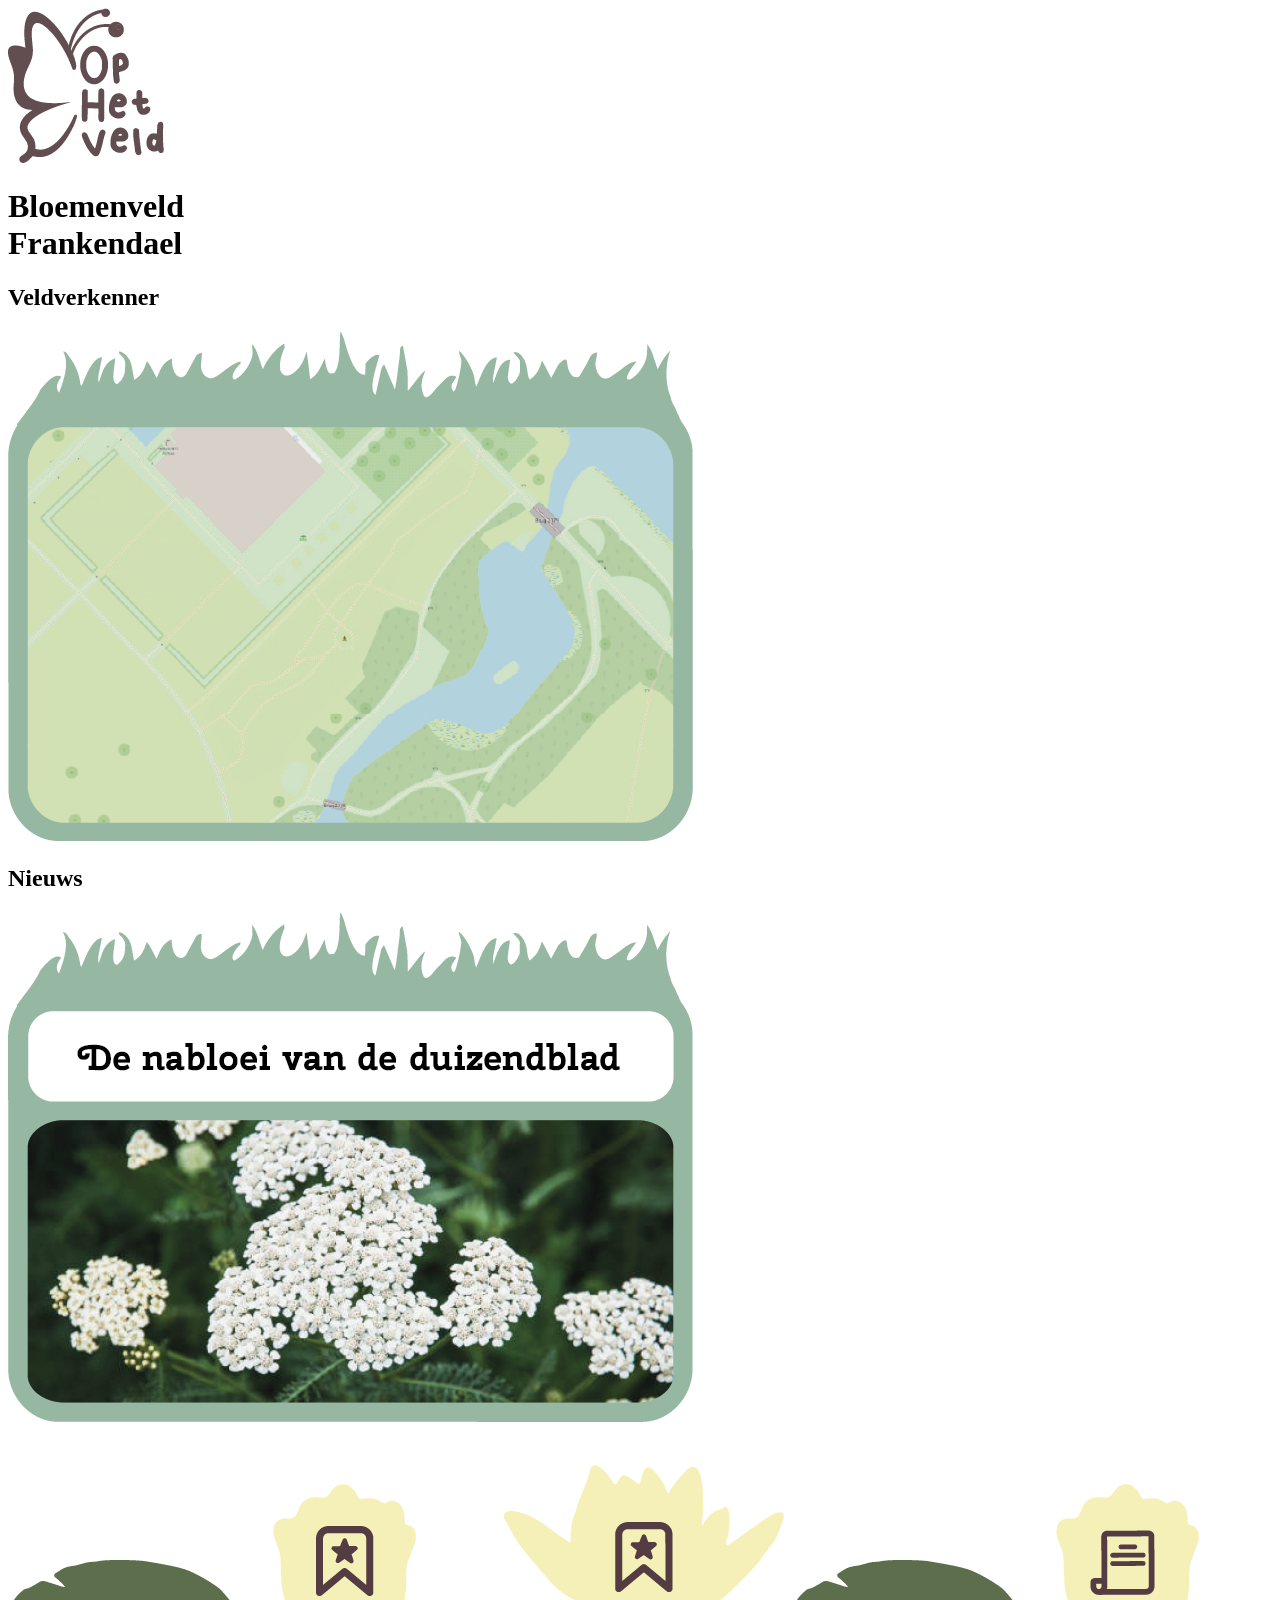
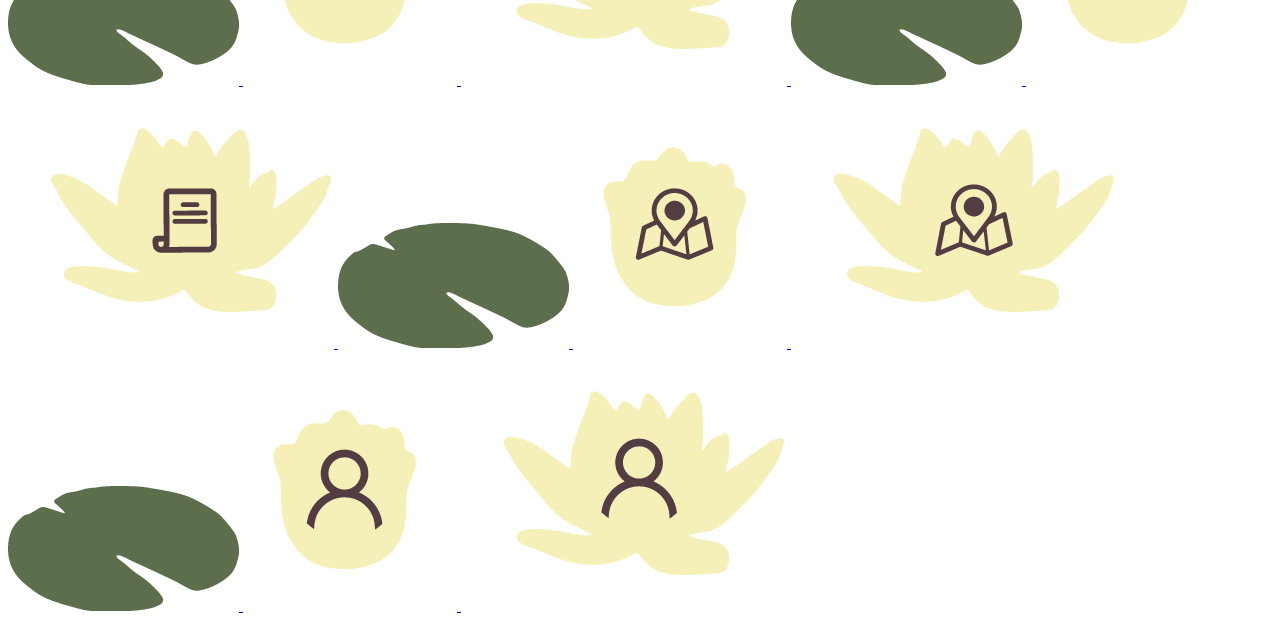
==== index.html @ df825f0a "#10 - Gezamenlijke stylesheet gekoppeld De link naar de gezamenlijke stylesheet is toegevoegd aan de" ====
<!DOCTYPE html>
<html lang="nl">

<head>
    <meta charset="UTF-8">
    <meta name="viewport" content="width=device-width, initial-scale=1.0">

    <title>Bloemenveld Frankendael</title>

    <link rel="stylesheet" href="https://s2108887.github.io/look-and-feel-styleguide/styleguide-bloemenveld-frankendael.css">
    <link rel="stylesheet" href="styles/styles.css">
</head>

<body>

    <header>
        <img src="assets/logo.png" alt="Logo Op Het Veld" class="logo">
    </header>

    <main>

        <h1>Bloemenveld<br>Frankendael</h1>
<section>
    <h2>Veldverkenner</h2>

    <a href="veldverkenner.html">
        <img class="kaart-frame" src="assets/kaartframe.png" alt="Open de Veldverkenner">
    </a>
</section>

        <section id="nieuws">
            <h2>Nieuws</h2>
            <img class="nieuws-frame" src="assets/newsframe.png" alt="Laatste nieuws van Bloemenveld Frankendael">
        </section>

    </main>



<nav class="onderste-navigatie">

    <a href="collectie.html">
        <img src="assets/blad.png" class="blad" alt="">
        <img src="assets/collectie-dicht.png" class="bloem-dicht" alt="Collectie">
        <img src="assets/collectie-open.png" class="bloem-open" alt="">
    </a>

    <a href="#nieuws">
        <img src="assets/blad.png" class="blad" alt="">
        <img src="assets/nieuws-dicht.png" class="bloem-dicht" alt="Nieuws">
        <img src="assets/nieuws-open.png" class="bloem-open" alt="">
    </a>

    <a href="veldverkenner.html">
        <img src="assets/blad.png" class="blad" alt="">
        <img src="assets/kaart-dicht.png" class="bloem-dicht" alt="Veldverkenner">
        <img src="assets/kaart-open.png" class="bloem-open" alt="">
    </a>

    <a href="#profiel">
        <img src="assets/blad.png" class="blad" alt="">
        <img src="assets/profiel-dicht.png" class="bloem-dicht" alt="Profiel">
        <img src="assets/profiel-open.png" class="bloem-open" alt="">
    </a>

</nav>




</body>

</html>
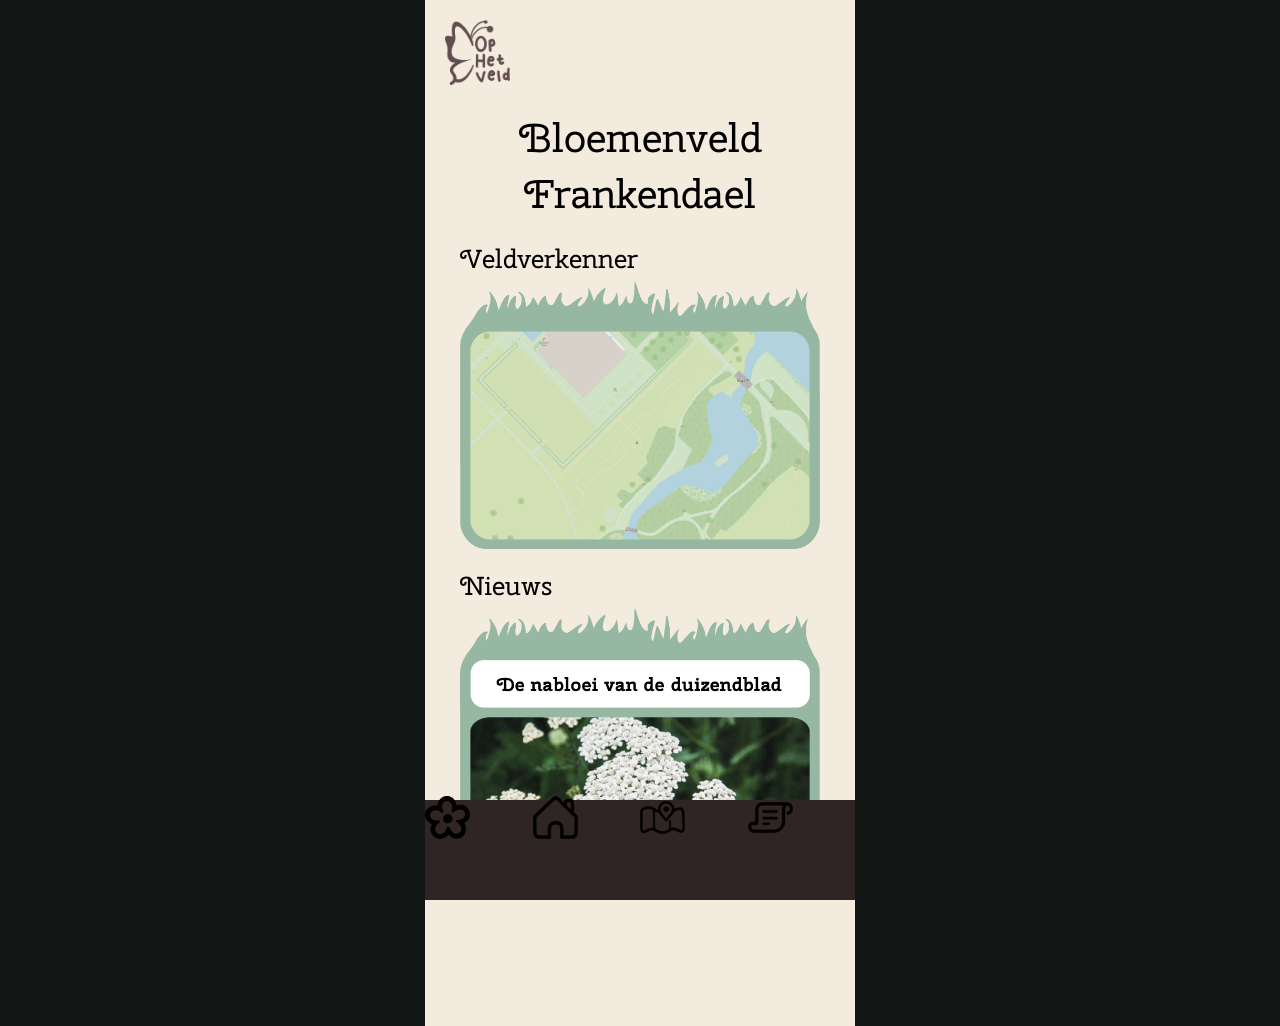
==== commit 3b3b2f7c: "#10 - Navigatie-iconen vervangen en css aangepast De oude navigatie-iconen vervangen door de nieuwe " ====
--- a/index.html
+++ b/index.html
@@ -6,6 +6,10 @@
     <meta name="viewport" content="width=device-width, initial-scale=1.0">
 
     <title>Bloemenveld Frankendael</title>
+
+<style>
+    @layer eigen-styling, styleguide;
+</style>
 
     <link rel="stylesheet" href="https://s2108887.github.io/look-and-feel-styleguide/styleguide-bloemenveld-frankendael.css">
     <link rel="stylesheet" href="styles/styles.css">
@@ -19,9 +23,9 @@
 
     <main>
 
-        <h1>Bloemenveld<br>Frankendael</h1>
+        <h1 class="grote-titel">Bloemenveld<br>Frankendael</h1>
 <section>
-    <h2>Veldverkenner</h2>
+   <h2 class="sectie-titel">Veldverkenner</h2>
 
     <a href="veldverkenner.html">
         <img class="kaart-frame" src="assets/kaartframe.png" alt="Open de Veldverkenner">
@@ -29,7 +33,7 @@
 </section>
 
         <section id="nieuws">
-            <h2>Nieuws</h2>
+            <h2 class="sectie-titel">Nieuws</h2>
             <img class="nieuws-frame" src="assets/newsframe.png" alt="Laatste nieuws van Bloemenveld Frankendael">
         </section>
 
@@ -37,32 +41,22 @@
 
 
 
-<nav class="onderste-navigatie">
+<nav class="onderste-navigatie navigatie-iconen">
+    <a href="collectie.html">
+        <img src="assets/iconen/collectie.svg" alt="Collectie">
+    </a>
 
-    <a href="collectie.html">
-        <img src="assets/blad.png" class="blad" alt="">
-        <img src="assets/collectie-dicht.png" class="bloem-dicht" alt="Collectie">
-        <img src="assets/collectie-open.png" class="bloem-open" alt="">
+    <a href="index.html">
+        <img src="assets/iconen/home.svg" alt="Home">
+    </a>
+
+    <a href="veldverkenner.html">
+        <img src="assets/iconen/kaart.svg" alt="Veldverkenner">
     </a>
 
     <a href="#nieuws">
-        <img src="assets/blad.png" class="blad" alt="">
-        <img src="assets/nieuws-dicht.png" class="bloem-dicht" alt="Nieuws">
-        <img src="assets/nieuws-open.png" class="bloem-open" alt="">
+        <img src="assets/iconen/nieuws.svg" alt="Nieuws">
     </a>
-
-    <a href="veldverkenner.html">
-        <img src="assets/blad.png" class="blad" alt="">
-        <img src="assets/kaart-dicht.png" class="bloem-dicht" alt="Veldverkenner">
-        <img src="assets/kaart-open.png" class="bloem-open" alt="">
-    </a>
-
-    <a href="#profiel">
-        <img src="assets/blad.png" class="blad" alt="">
-        <img src="assets/profiel-dicht.png" class="bloem-dicht" alt="Profiel">
-        <img src="assets/profiel-open.png" class="bloem-open" alt="">
-    </a>
-
 </nav>
 
 
--- a/styles/styles.css
+++ b/styles/styles.css
@@ -0,0 +1,328 @@
+@layer eigen-styling {
+@font-face {
+    font-family: "Cherry Swash";
+    src: url("../assets/CherrySwash-Regular.ttf");
+}
+
+* {
+    box-sizing: border-box;
+}
+
+body {
+    margin: 0;
+    background-color: #f3ebdd;
+    font-family: "Cherry Swash", serif;
+}
+
+/* header */
+
+header {
+    position: sticky;
+    top: 0;
+    background-color: #f3ebdd;
+    padding: 20px;
+    z-index: 100;
+}
+
+.logo {
+    width: 65px;
+}
+
+/* homepage */
+
+main {
+    padding: 0 35px 130px;
+}
+
+h1 {
+    font-size: 2.5rem;
+    font-weight: normal;
+    line-height: 1.4;
+    text-align: center;
+    color: var(--tekst-kleur);
+    margin: 0 0 20px;
+}
+
+h2 {
+    font-size: 1.6rem;
+    font-weight: normal;
+    color: var(--tekst-kleur);
+    margin: 0 0 5px;
+}
+
+section {
+    margin-bottom: 20px;
+}
+
+.kaart-frame,
+.nieuws-frame {
+    width: 100%;
+    height: auto;
+    display: block;
+}
+
+/* onderste navigatie */
+
+.onderste-navigatie img {
+    width: 45px;
+    height: 45px;
+    object-fit: contain;
+}
+
+.onderste-navigatie {
+    position: fixed;
+    bottom: 0;
+    left: 0;
+    width: 100%;
+    height: 100px;
+    background-color: #302525;
+
+    display: flex;
+    justify-content: space-around;
+    align-items: center;
+
+    z-index: 100;
+    overflow: visible;
+}
+
+/* navigatieknoppen */
+
+.onderste-navigatie a {
+    position: relative;
+    width: 25%;
+    height: 110px;
+    display: block;
+}
+
+/* groene waterleliebladen */
+
+.onderste-navigatie .blad {
+    position: absolute;
+    width: 78%;
+    height: auto;
+    left: 11%;
+    top: 42px;
+    z-index: 1;
+}
+
+/* gesloten bloemen */
+
+.onderste-navigatie .bloem-dicht {
+    position: absolute;
+    width: 75%;
+    height: auto;
+    left: 12.5%;
+    top: 10px;
+    z-index: 2;
+    opacity: 1;
+    transition: opacity 0.25s ease;
+}
+
+/* open bloemen */
+
+.onderste-navigatie .bloem-open {
+    position: absolute;
+    width: 115%;
+    height: auto;
+    left: -16.5%;
+    top: -5px;
+    z-index: 2;
+    opacity: 0;
+    transition: opacity 0.25s ease;
+}
+
+/* bloemen openen bij hover */
+
+.onderste-navigatie a:hover .bloem-dicht,
+.onderste-navigatie a:focus-visible .bloem-dicht {
+    opacity: 0;
+}
+
+.onderste-navigatie a:hover .bloem-open,
+.onderste-navigatie a:focus-visible .bloem-open {
+    opacity: 1;
+}
+
+/* veldverkenner pagina */
+
+.veldverkenner-pagina {
+    background-color: #f3ebdd;
+}
+
+.veldverkenner-main {
+    padding: 0;
+}
+
+.veldverkenner-header {
+    display: flex;
+    align-items: center;
+    justify-content: center;
+    position: relative;
+    padding: 15px 20px;
+    min-height: 75px;
+    border: none;
+}
+
+.veldverkenner-header a {
+    position: absolute;
+    left: 20px;
+}
+
+.veldverkenner-header img {
+    width: 45px;
+    display: block;
+}
+
+.veldverkenner-header h1 {
+    font-family: "Cherry Swash", serif;
+    font-size: 1.6rem;
+    font-weight: normal;
+    margin: 0;
+    text-align: center;
+    color: var(--tekst-kleur);
+}
+
+/* kaart */
+
+.kaart-container {
+    position: relative;
+    width: 100%;
+    height: calc(100dvh - 145px);
+    min-height: 400px;
+    overflow: hidden;
+    border: none;
+}
+
+.grote-kaart {
+    display: block;
+    width: 100%;
+    height: 100%;
+    border: none;
+}
+
+/* swipe slider */
+
+.planten-slider {
+    position: absolute;
+    bottom: 50px;
+    left: 0;
+    width: 100%;
+
+    display: flex;
+    align-items: center;
+    gap: 12px;
+
+    overflow-x: auto;
+    scroll-snap-type: x mandatory;
+    scrollbar-width: none;
+
+    padding: 0 10%;
+}
+
+.planten-slider::-webkit-scrollbar {
+    display: none;
+}
+
+.swipe-kaart {
+    flex: 0 0 75%;
+    width: 75%;
+    height: auto;
+    scroll-snap-align: center;
+}
+
+/* collectie pagina */
+
+.collectie-pagina {
+    background-color: #f3eadd;
+}
+
+.collectie-header {
+    display: flex;
+    align-items: center;
+    justify-content: center;
+    position: sticky;
+    top: 0;
+    background-color: #f3eadd;
+    padding: 20px;
+    z-index: 50;
+}
+
+.collectie-header a {
+    position: absolute;
+    left: 20px;
+}
+
+.collectie-header img {
+    width: 45px;
+    display: block;
+}
+
+.collectie-header h1 {
+    font-size: 1.8rem;
+    margin: 0;
+}
+
+.collectie-main {
+    padding: 25px 20px 150px;
+}
+
+.collectie-main p {
+    color: #2e4229;
+    text-align: center;
+    margin-bottom: 30px;
+}
+
+/* grid */
+
+.planten-grid {
+    display: grid;
+    grid-template-columns: repeat(2, 1fr);
+    gap: 15px;
+}
+
+/* kaartjes */
+
+.plant-kaart {
+    background-color: #9bb9a3;
+    border-radius: 18px;
+    padding: 10px;
+    text-align: center;
+}
+
+.plant-kaart img {
+    width: 100%;
+    aspect-ratio: 1 / 1;
+    object-fit: cover;
+    border-radius: 12px;
+    display: block;
+}
+
+.plant-kaart h2 {
+    font-size: 1rem;
+    margin-top: 10px;
+    color: #2e4229;
+}
+
+
+/* mobiele weergave op desktop */
+
+@media (min-width: 600px) {
+    html {
+        background-color: #111513;
+    }
+
+    body {
+        max-width: 430px;
+        min-height: 100vh;
+        margin: 0 auto;
+        background-color: #f3ebdd;
+    }
+
+    .onderste-navigatie {
+        max-width: 430px;
+        left: 50%;
+        transform: translateX(-50%);
+    }
+}
+
+}
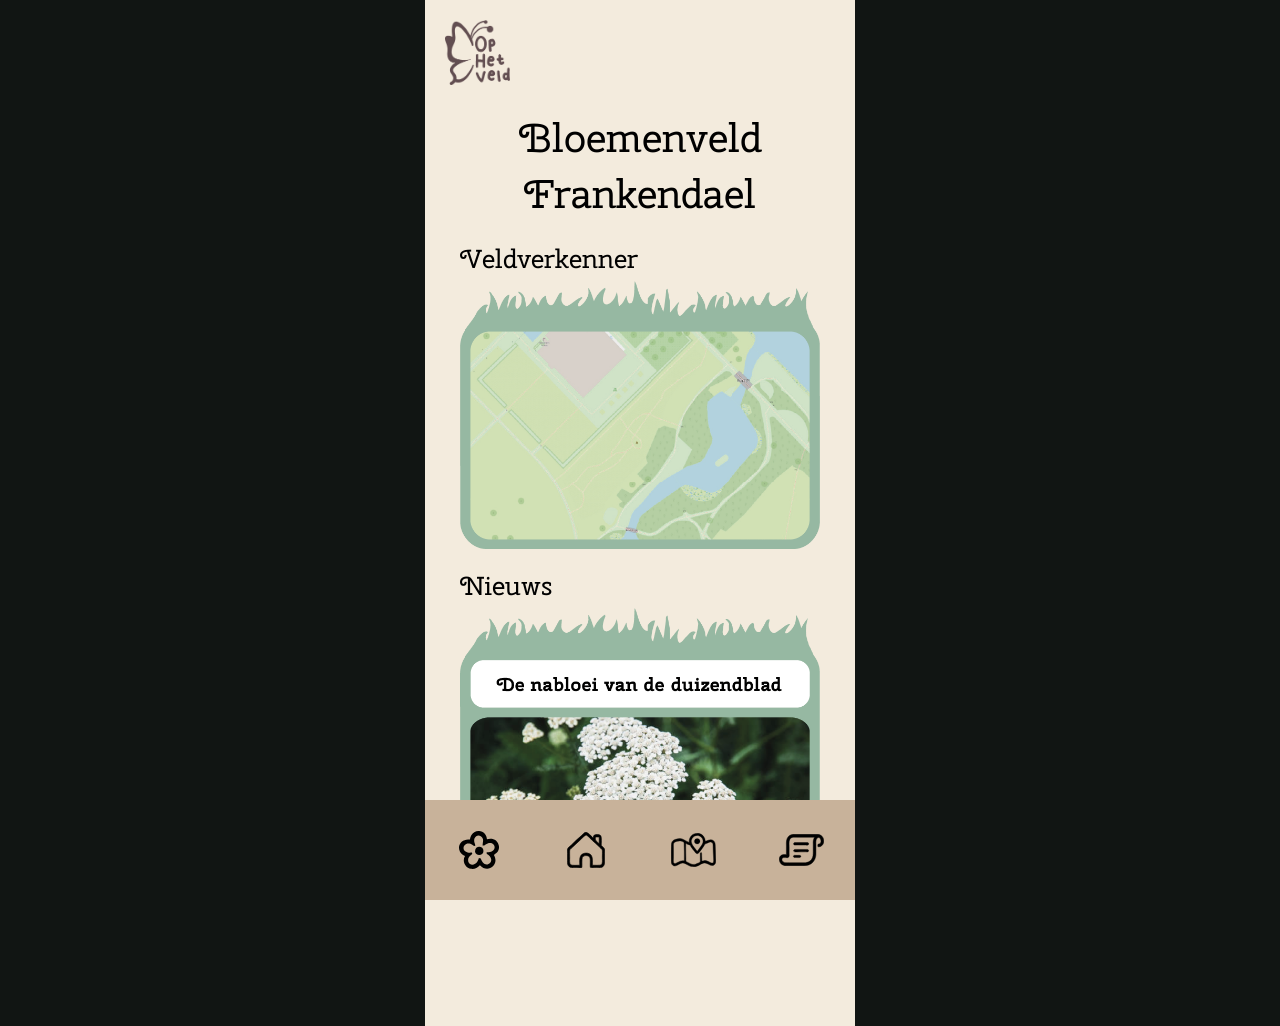
==== commit 6168a09b: "#11 - Navigatie iconen verkleind en classes toegevoegd" ====
--- a/index.html
+++ b/index.html
@@ -43,11 +43,11 @@
 
 <nav class="onderste-navigatie navigatie-iconen">
     <a href="collectie.html">
-        <img src="assets/iconen/collectie.svg" alt="Collectie">
+        <img src="assets/iconen/collectie.svg" class="collectie-icoon" alt="Collectie">
     </a>
 
     <a href="index.html">
-        <img src="assets/iconen/home.svg" alt="Home">
+        <img src="assets/iconen/home.svg" class="home-icoon" alt="Home">
     </a>
 
     <a href="veldverkenner.html">
--- a/styles/styles.css
+++ b/styles/styles.css
@@ -19,13 +19,19 @@
 header {
     position: sticky;
     top: 0;
-    background-color: #f3ebdd;
+    background-color: var(--achtergrond-kleur);;
     padding: 20px;
     z-index: 100;
 }
 
 .logo {
     width: 65px;
+}
+
+@media (prefers-color-scheme: dark) {
+    .logo {
+        filter: brightness(0) saturate(100%) invert(94%) sepia(12%) saturate(400%) hue-rotate(330deg);
+    }
 }
 
 /* homepage */
@@ -63,19 +69,13 @@
 
 /* onderste navigatie */
 
-.onderste-navigatie img {
-    width: 45px;
-    height: 45px;
-    object-fit: contain;
-}
-
 .onderste-navigatie {
     position: fixed;
     bottom: 0;
     left: 0;
     width: 100%;
     height: 100px;
-    background-color: #302525;
+    background-color: light-dark(#C8B29A, #302525);
 
     display: flex;
     justify-content: space-around;
@@ -144,10 +144,6 @@
 }
 
 /* veldverkenner pagina */
-
-.veldverkenner-pagina {
-    background-color: #f3ebdd;
-}
 
 .veldverkenner-main {
     padding: 0;
@@ -325,4 +321,35 @@
     }
 }
 
+}
+
+body {
+    padding: 0;
+}
+
+.onderste-navigatie img {
+    width: 45px;
+    height: 45px;
+    object-fit: contain;
+}
+
+.onderste-navigatie .home-icoon {
+    width: 38px;
+    height: 38px;
+}
+
+.onderste-navigatie .collectie-icoon {
+    width: 40px;
+    height: 40px;
+}
+
+.onderste-navigatie {
+    flex-wrap: nowrap;
+    gap: 0;
+}
+
+.onderste-navigatie a {
+    display: flex;
+    justify-content: center;
+    align-items: center;
 }
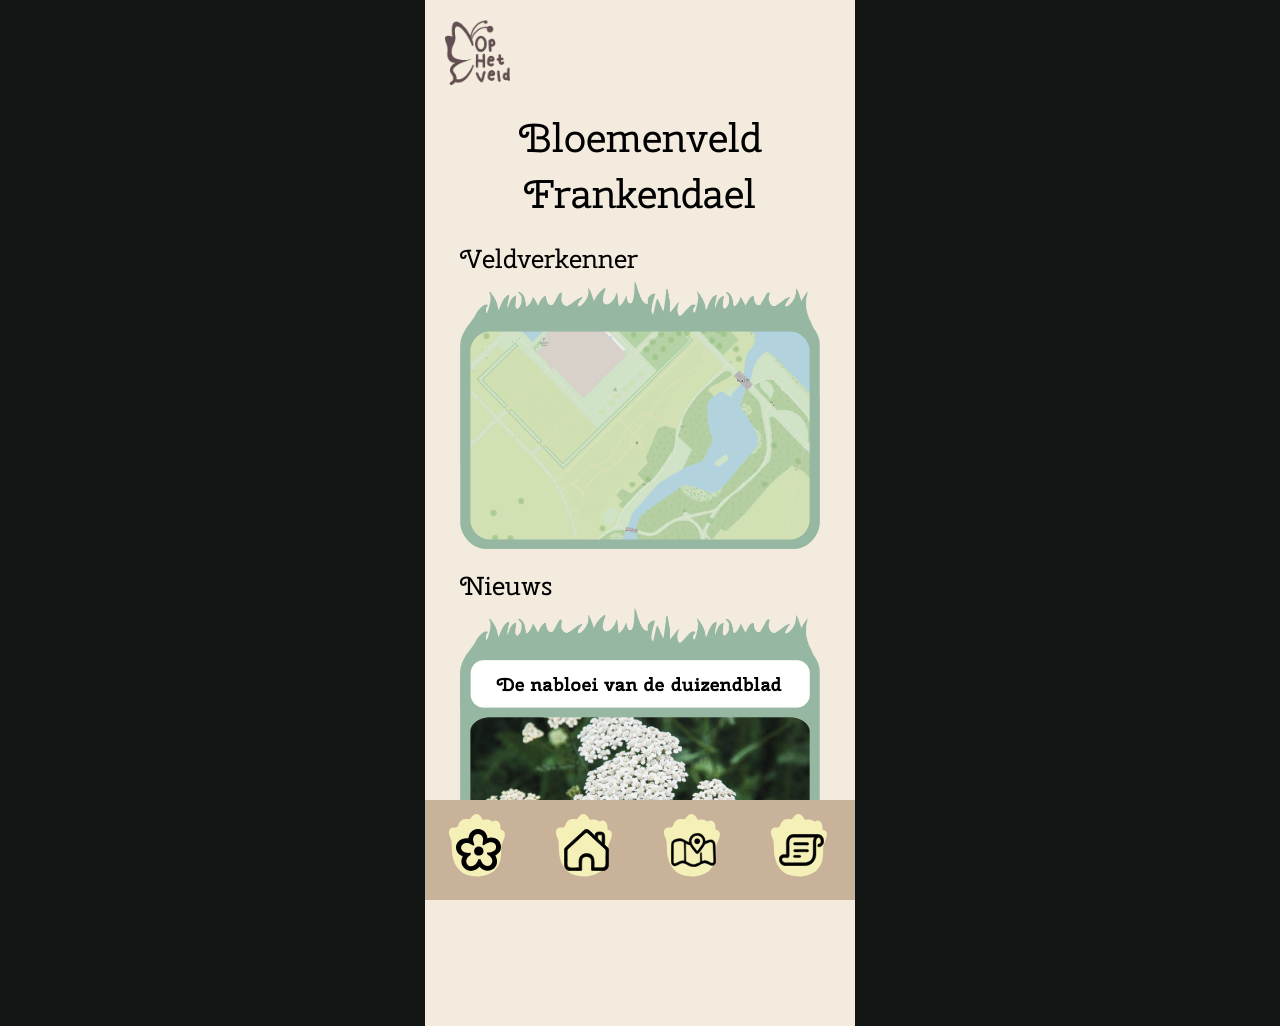
==== commit e443cfdf: "#12 Nieuwe bloemvormen en hover-animatie toegevoegd De oude waterlelie bloemen vervangen door nieuwe" ====
--- a/index.html
+++ b/index.html
@@ -42,21 +42,31 @@
 
 
 <nav class="onderste-navigatie navigatie-iconen">
+
     <a href="collectie.html">
+        <img src="assets/bloem-dicht.svg" class="bloem-dicht" alt="">
+        <img src="assets/bloem-open.svg" class="bloem-open" alt="">
         <img src="assets/iconen/collectie.svg" class="collectie-icoon" alt="Collectie">
     </a>
 
     <a href="index.html">
+        <img src="assets/bloem-dicht.svg" class="bloem-dicht" alt="">
+        <img src="assets/bloem-open.svg" class="bloem-open" alt="">
         <img src="assets/iconen/home.svg" class="home-icoon" alt="Home">
     </a>
 
     <a href="veldverkenner.html">
+        <img src="assets/bloem-dicht.svg" class="bloem-dicht" alt="">
+        <img src="assets/bloem-open.svg" class="bloem-open" alt="">
         <img src="assets/iconen/kaart.svg" alt="Veldverkenner">
     </a>
 
-    <a href="#nieuws">
+    <a href="nieuws.html">
+        <img src="assets/bloem-dicht.svg" class="bloem-dicht" alt="">
+        <img src="assets/bloem-open.svg" class="bloem-open" alt="">
         <img src="assets/iconen/nieuws.svg" alt="Nieuws">
     </a>
+
 </nav>
 
 
--- a/styles/styles.css
+++ b/styles/styles.css
@@ -94,43 +94,6 @@
     display: block;
 }
 
-/* groene waterleliebladen */
-
-.onderste-navigatie .blad {
-    position: absolute;
-    width: 78%;
-    height: auto;
-    left: 11%;
-    top: 42px;
-    z-index: 1;
-}
-
-/* gesloten bloemen */
-
-.onderste-navigatie .bloem-dicht {
-    position: absolute;
-    width: 75%;
-    height: auto;
-    left: 12.5%;
-    top: 10px;
-    z-index: 2;
-    opacity: 1;
-    transition: opacity 0.25s ease;
-}
-
-/* open bloemen */
-
-.onderste-navigatie .bloem-open {
-    position: absolute;
-    width: 115%;
-    height: auto;
-    left: -16.5%;
-    top: -5px;
-    z-index: 2;
-    opacity: 0;
-    transition: opacity 0.25s ease;
-}
-
 /* bloemen openen bij hover */
 
 .onderste-navigatie a:hover .bloem-dicht,
@@ -238,7 +201,7 @@
     justify-content: center;
     position: sticky;
     top: 0;
-    background-color: #f3eadd;
+     background-color: var(--achtergrond-kleur);
     padding: 20px;
     z-index: 50;
 }
@@ -263,7 +226,7 @@
 }
 
 .collectie-main p {
-    color: #2e4229;
+    color: var(--tekst-kleur);
     text-align: center;
     margin-bottom: 30px;
 }
@@ -327,10 +290,12 @@
     padding: 0;
 }
 
-.onderste-navigatie img {
+.onderste-navigatie img:not(.bloem-dicht):not(.bloem-open) {
     width: 45px;
     height: 45px;
     object-fit: contain;
+    position: relative;
+    z-index: 2;
 }
 
 .onderste-navigatie .home-icoon {
@@ -352,4 +317,42 @@
     display: flex;
     justify-content: center;
     align-items: center;
+}
+
+/* gesloten bloemen */
+
+.onderste-navigatie .bloem-dicht {
+    position: absolute;
+    width: 85px;
+    height: 85px;
+    object-fit: contain;
+    z-index: 1;
+    opacity: 1;
+    filter: none;
+    transition: opacity 0.25s ease;
+}
+
+/* open bloemen */
+
+.onderste-navigatie .bloem-open {
+    position: absolute;
+    width: 100px;
+    height: 100px;
+    object-fit: contain;
+    z-index: 1;
+    opacity: 0;
+    filter: none;
+    transition: opacity 0.25s ease;
+}
+
+/* bloemen openen bij hover */
+
+.onderste-navigatie a:hover .bloem-dicht,
+.onderste-navigatie a:focus-visible .bloem-dicht {
+    opacity: 0;
+}
+
+.onderste-navigatie a:hover .bloem-open,
+.onderste-navigatie a:focus-visible .bloem-open {
+    opacity: 1;
 }
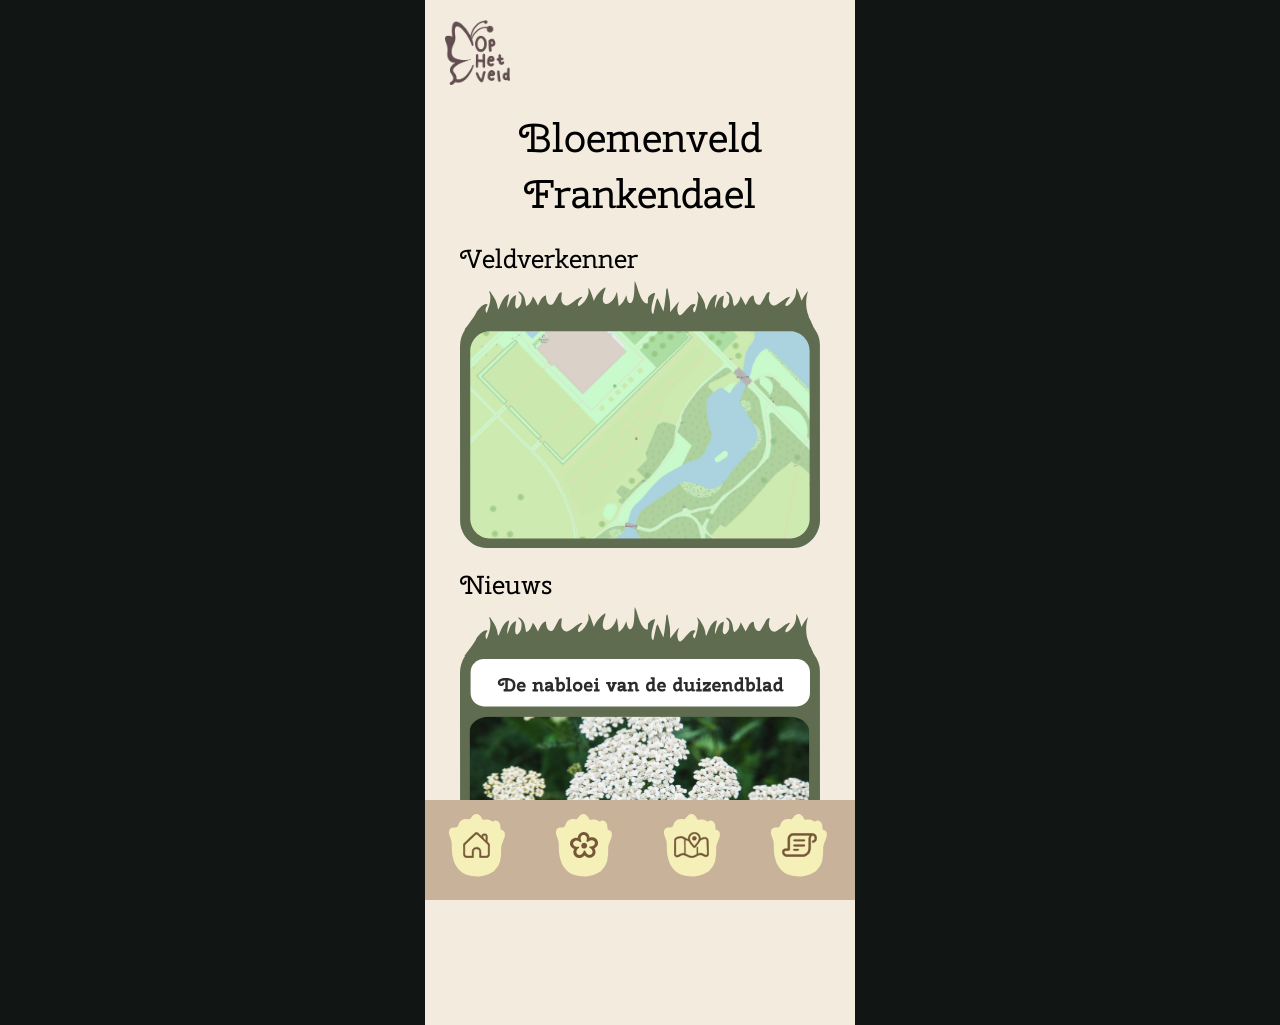
==== commit 2976a183: "#12 Navigatievolgorde aangepast Het home icoon helemaal links in de navigatiebalk geplaatst op alle " ====
--- a/index.html
+++ b/index.html
@@ -43,16 +43,16 @@
 
 <nav class="onderste-navigatie navigatie-iconen">
 
+    <a href="index.html">
+        <img src="assets/bloem-dicht.svg" class="bloem-dicht" alt="">
+        <img src="assets/bloem-open.svg" class="bloem-open" alt="">
+        <img src="assets/iconen/home.svg" class="home-icoon" alt="Home">
+    </a>
+
     <a href="collectie.html">
         <img src="assets/bloem-dicht.svg" class="bloem-dicht" alt="">
         <img src="assets/bloem-open.svg" class="bloem-open" alt="">
         <img src="assets/iconen/collectie.svg" class="collectie-icoon" alt="Collectie">
-    </a>
-
-    <a href="index.html">
-        <img src="assets/bloem-dicht.svg" class="bloem-dicht" alt="">
-        <img src="assets/bloem-open.svg" class="bloem-open" alt="">
-        <img src="assets/iconen/home.svg" class="home-icoon" alt="Home">
     </a>
 
     <a href="veldverkenner.html">
--- a/styles/styles.css
+++ b/styles/styles.css
@@ -122,16 +122,6 @@
     border: none;
 }
 
-.veldverkenner-header a {
-    position: absolute;
-    left: 20px;
-}
-
-.veldverkenner-header img {
-    width: 45px;
-    display: block;
-}
-
 .veldverkenner-header h1 {
     font-family: "Cherry Swash", serif;
     font-size: 1.6rem;
@@ -206,16 +196,6 @@
     z-index: 50;
 }
 
-.collectie-header a {
-    position: absolute;
-    left: 20px;
-}
-
-.collectie-header img {
-    width: 45px;
-    display: block;
-}
-
 .collectie-header h1 {
     font-size: 1.8rem;
     margin: 0;
@@ -291,21 +271,23 @@
 }
 
 .onderste-navigatie img:not(.bloem-dicht):not(.bloem-open) {
-    width: 45px;
-    height: 45px;
+    width: 35px;
+    height: 35px;
     object-fit: contain;
     position: relative;
     z-index: 2;
-}
-
-.onderste-navigatie .home-icoon {
-    width: 38px;
-    height: 38px;
-}
-
-.onderste-navigatie .collectie-icoon {
-    width: 40px;
-    height: 40px;
+    top: -5px;
+    left: -2px;
+}
+
+.onderste-navigatie.navigatie-iconen img.home-icoon {
+    width: 27px;
+    height: 27px;
+}
+
+.onderste-navigatie.navigatie-iconen img.collectie-icoon {
+    width: 28px;
+    height: 28px;
 }
 
 .onderste-navigatie {
@@ -355,4 +337,36 @@
 .onderste-navigatie a:hover .bloem-open,
 .onderste-navigatie a:focus-visible .bloem-open {
     opacity: 1;
+}
+
+@media (prefers-color-scheme: dark) {
+    .onderste-navigatie img:not(.bloem-dicht):not(.bloem-open) {
+        filter: brightness(0) saturate(100%) invert(13%) sepia(12%) saturate(900%) hue-rotate(314deg);
+    }
+}
+
+@media (prefers-color-scheme: light) {
+    .onderste-navigatie img:not(.bloem-dicht):not(.bloem-open) {
+        filter: brightness(0) saturate(100%) invert(34%) sepia(24%) saturate(680%) hue-rotate(350deg);
+    }
+}
+
+@media (prefers-color-scheme: light) {
+    .kaart-frame {
+        content: url("../assets/kaartframe.svg");
+    }
+
+    .nieuws-frame {
+        content: url("../assets/newsframe.svg");
+    }
+}
+
+@media (prefers-color-scheme: dark) {
+    .kaart-frame {
+        content: url("../assets/kaartframedark.svg");
+    }
+
+    .nieuws-frame {
+        content: url("../assets/newsframedark.svg");
+    }
 }
